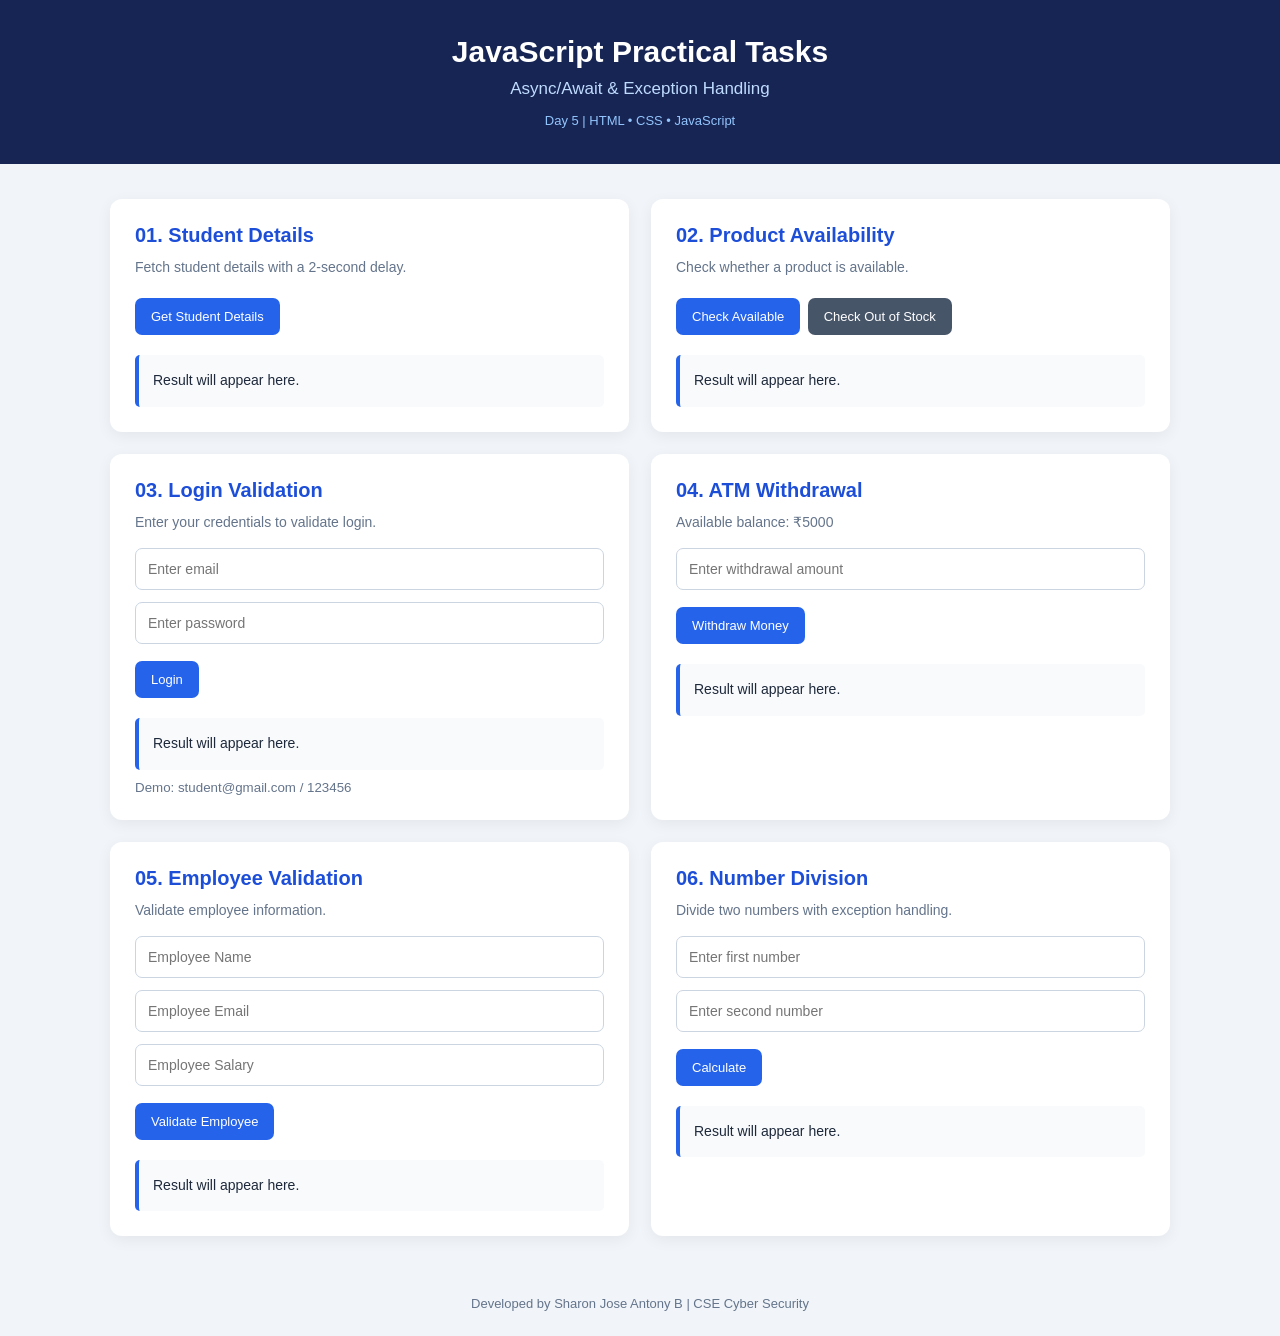
==== Day -5/index.html @ ec342e8b "Add files via upload" ====
<!DOCTYPE html>
<html lang="en">
<head>
    <meta charset="UTF-8">
    <meta name="viewport" content="width=device-width, initial-scale=1.0">
    <title>JavaScript | Async Await & Exception Handling</title>
    <link rel="stylesheet" href="style.css">
</head>
<body>

    <header>
        <h1>JavaScript Practical Tasks</h1>
        <p>Async/Await & Exception Handling</p>
        <span>Day 5 | HTML • CSS • JavaScript</span>
    </header>

    <main class="container">

        <!-- TASK 1 -->
        <section class="task-card">
            <h2>01. Student Details</h2>
            <p>Fetch student details with a 2-second delay.</p>
            <button onclick="displayStudentDetails()">Get Student Details</button>
            <div class="output" id="studentOutput">Result will appear here.</div>
        </section>

        <!-- TASK 2 -->
        <section class="task-card">
            <h2>02. Product Availability</h2>
            <p>Check whether a product is available.</p>
            <button onclick="checkProduct(true)">Check Available</button>
            <button class="secondary" onclick="checkProduct(false)">Check Out of Stock</button>
            <div class="output" id="productOutput">Result will appear here.</div>
        </section>

        <!-- TASK 3 -->
        <section class="task-card">
            <h2>03. Login Validation</h2>
            <p>Enter your credentials to validate login.</p>

            <input type="email" id="email" placeholder="Enter email">
            <input type="password" id="password" placeholder="Enter password">

            <button onclick="validateLogin()">Login</button>
            <div class="output" id="loginOutput">Result will appear here.</div>
            <small>Demo: student@gmail.com / 123456</small>
        </section>

        <!-- TASK 4 -->
        <section class="task-card">
            <h2>04. ATM Withdrawal</h2>
            <p>Available balance: ₹5000</p>

            <input type="number" id="withdrawAmount" placeholder="Enter withdrawal amount">

            <button onclick="atmTransaction()">Withdraw Money</button>
            <div class="output" id="atmOutput">Result will appear here.</div>
        </section>

        <!-- TASK 5 -->
        <section class="task-card">
            <h2>05. Employee Validation</h2>
            <p>Validate employee information.</p>

            <input type="text" id="employeeName" placeholder="Employee Name">
            <input type="email" id="employeeEmail" placeholder="Employee Email">
            <input type="number" id="employeeSalary" placeholder="Employee Salary">

            <button onclick="employeeValidation()">Validate Employee</button>
            <div class="output" id="employeeOutput">Result will appear here.</div>
        </section>

        <!-- TASK 6 -->
        <section class="task-card">
            <h2>06. Number Division</h2>
            <p>Divide two numbers with exception handling.</p>

            <input type="number" id="number1" placeholder="Enter first number">
            <input type="number" id="number2" placeholder="Enter second number">

            <button onclick="performDivision()">Calculate</button>
            <div class="output" id="divisionOutput">Result will appear here.</div>
        </section>

    </main>

    <footer>
        <p>Developed by Sharon Jose Antony B | CSE Cyber Security</p>
    </footer>

    <script src="script.js"></script>
</body>
</html>
---- Day -5/style.css ----
* {
    margin: 0;
    padding: 0;
    box-sizing: border-box;
}

body {
    font-family: Arial, sans-serif;
    background: #f1f5f9;
    color: #1e293b;
    min-height: 100vh;
}

header {
    background: #172554;
    color: white;
    text-align: center;
    padding: 35px 15px;
}

header h1 {
    font-size: 30px;
    margin-bottom: 10px;
}

header p {
    color: #bfdbfe;
    font-size: 17px;
    margin-bottom: 12px;
}

header span {
    font-size: 13px;
    color: #93c5fd;
}

.container {
    max-width: 1100px;
    margin: 35px auto;
    padding: 0 20px;
    display: grid;
    grid-template-columns: repeat(2, 1fr);
    gap: 22px;
}

.task-card {
    background: white;
    padding: 25px;
    border-radius: 12px;
    box-shadow: 0 4px 15px rgba(0, 0, 0, 0.06);
}

.task-card h2 {
    color: #1d4ed8;
    font-size: 20px;
    margin-bottom: 12px;
}

.task-card p {
    color: #64748b;
    font-size: 14px;
    margin-bottom: 18px;
}

input {
    display: block;
    width: 100%;
    padding: 12px;
    margin-bottom: 12px;
    border: 1px solid #cbd5e1;
    border-radius: 7px;
    outline: none;
    font-size: 14px;
}

input:focus {
    border-color: #2563eb;
}

button {
    background: #2563eb;
    color: white;
    border: none;
    padding: 11px 16px;
    margin: 5px 3px 5px 0;
    border-radius: 7px;
    cursor: pointer;
    font-size: 13px;
    transition: 0.2s;
}

button:hover {
    background: #1d4ed8;
    transform: translateY(-1px);
}

button.secondary {
    background: #475569;
}

button.secondary:hover {
    background: #334155;
}

.output {
    background: #f8fafc;
    border-left: 4px solid #2563eb;
    padding: 14px;
    margin-top: 15px;
    border-radius: 5px;
    font-size: 14px;
    line-height: 1.7;
    min-height: 50px;
    overflow-wrap: anywhere;
}

.output.success {
    border-left-color: #16a34a;
    color: #166534;
    background: #f0fdf4;
}

.output.error {
    border-left-color: #dc2626;
    color: #991b1b;
    background: #fef2f2;
}

small {
    display: block;
    color: #64748b;
    margin-top: 10px;
}

footer {
    text-align: center;
    padding: 25px 10px;
    color: #64748b;
    font-size: 13px;
}

@media (max-width: 700px) {
    .container {
        grid-template-columns: 1fr;
        margin: 20px auto;
    }

    header h1 {
        font-size: 23px;
    }
}
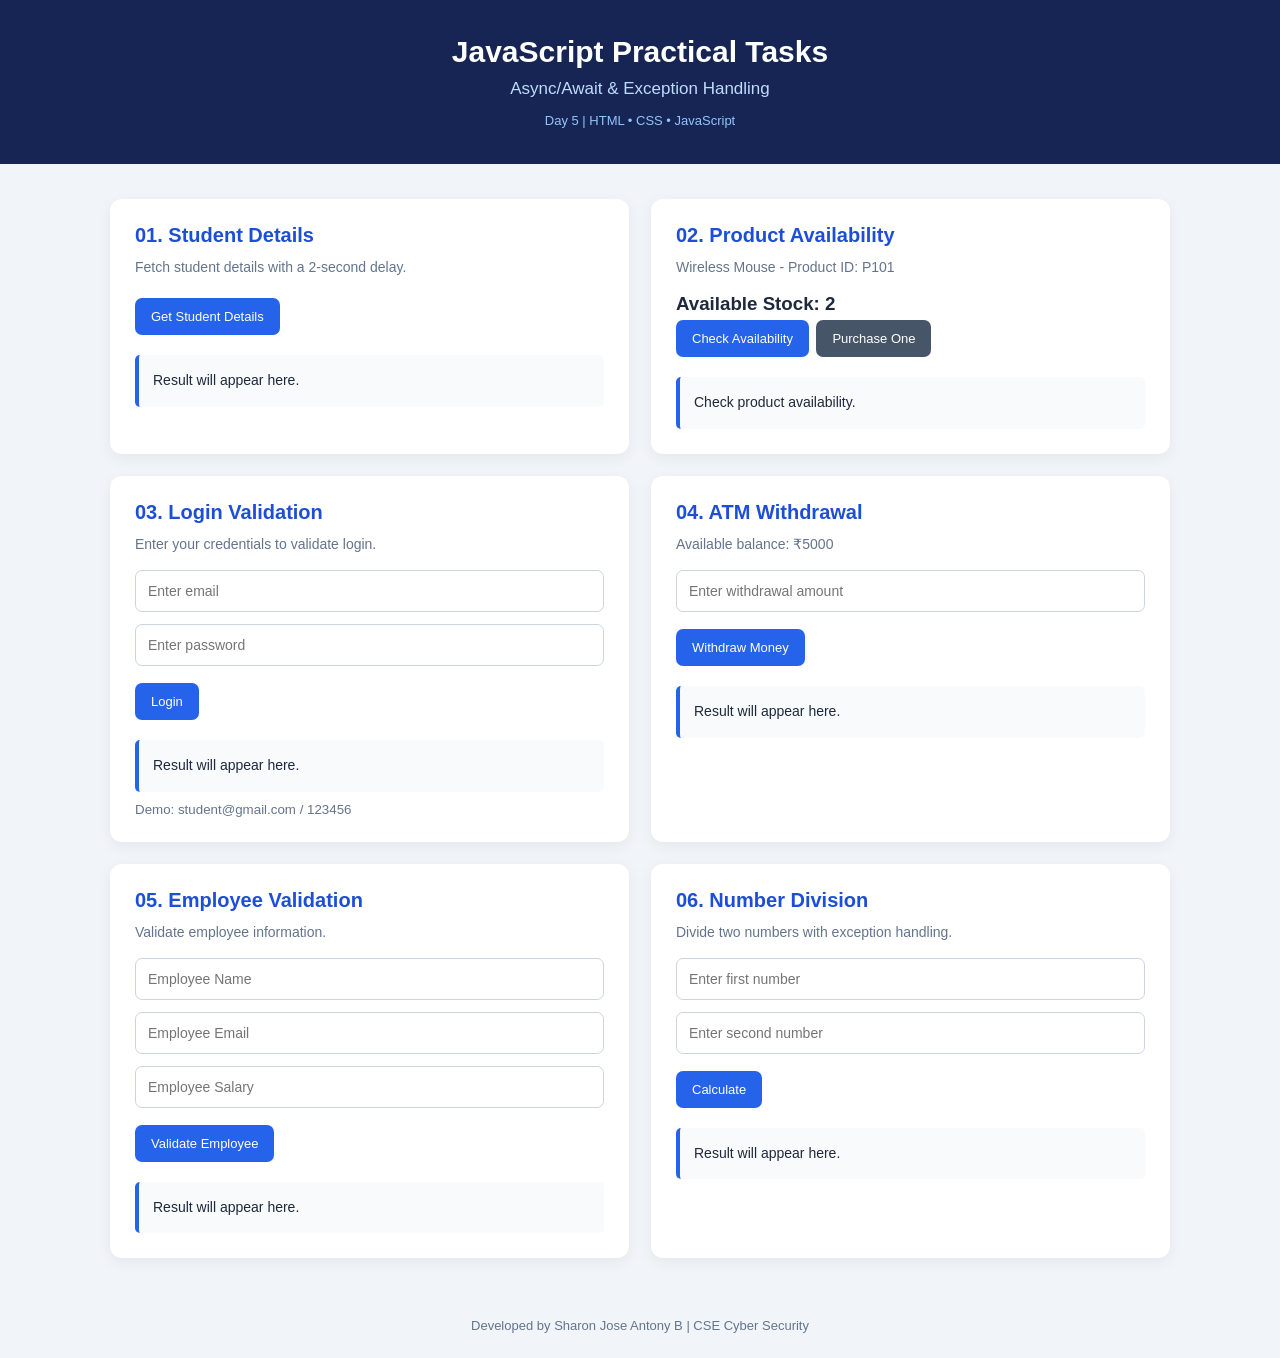
==== commit 7e71f0f5: "Add files via upload" ====
--- a/Day -5/index.html
+++ b/Day -5/index.html
@@ -25,14 +25,27 @@
             <div class="output" id="studentOutput">Result will appear here.</div>
         </section>
 
-        <!-- TASK 2 -->
-        <section class="task-card">
-            <h2>02. Product Availability</h2>
-            <p>Check whether a product is available.</p>
-            <button onclick="checkProduct(true)">Check Available</button>
-            <button class="secondary" onclick="checkProduct(false)">Check Out of Stock</button>
-            <div class="output" id="productOutput">Result will appear here.</div>
-        </section>
+     
+<!-- TASK 2 -->
+<section class="task-card">
+    <h2>02. Product Availability</h2>
+
+    <p>Wireless Mouse - Product ID: P101</p>
+
+    <h3 id="stockQuantity">Available Stock: 2</h3>
+
+    <button onclick="checkProduct()">
+        Check Availability
+    </button>
+
+    <button class="secondary" onclick="purchaseProduct()">
+        Purchase One
+    </button>
+
+    <div class="output" id="productOutput">
+        Check product availability.
+    </div>
+</section>
 
         <!-- TASK 3 -->
         <section class="task-card">
